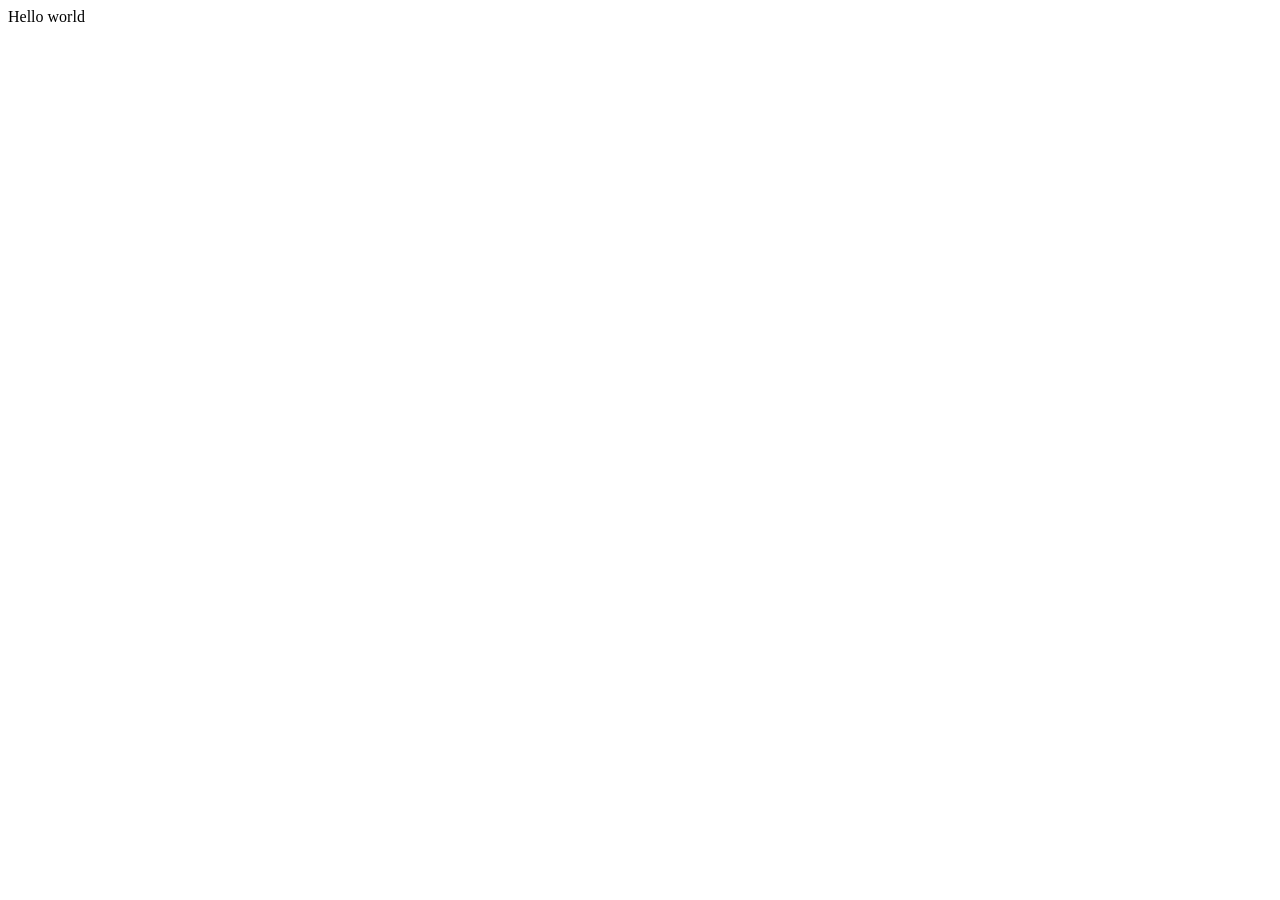
==== index.html @ 586e1e96 "Initial commit" ====
<!DOCTYPE html>
<html lang="en">
<head>
  <meta charset="UTF-8">
  <meta name="viewport" content="width=device-width, initial-scale=1.0">
  <title>Hello</title>
</head>
<body>
    Hello world
</body>
</html>
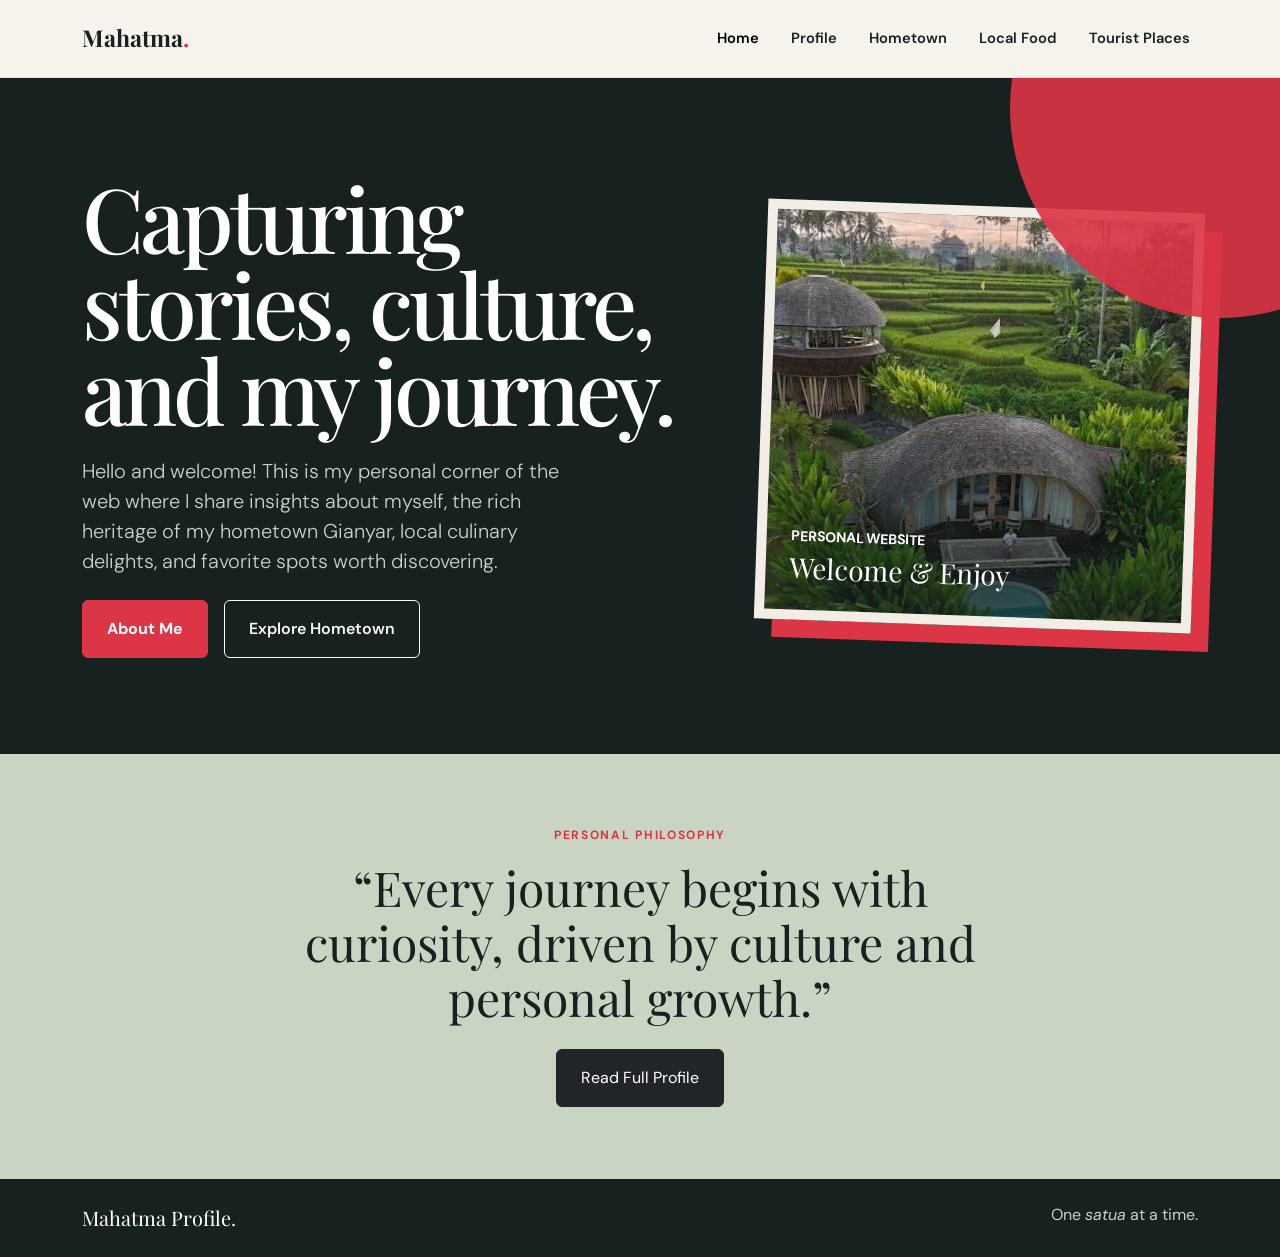
==== commit c370eb67: "refactor: move html files to root for GitHub Pages deployment" ====
--- a/index.html
+++ b/index.html
@@ -1,11 +1,151 @@
-<!DOCTYPE html>
+<!doctype html>
 <html lang="en">
-<head>
-  <meta charset="UTF-8">
-  <meta name="viewport" content="width=device-width, initial-scale=1.0">
-  <title>Hello</title>
-</head>
-<body>
-    Hello world
-</body>
+  <head>
+    <meta charset="UTF-8" />
+    <meta name="viewport" content="width=device-width, initial-scale=1.0" />
+    <meta
+      name="description"
+      content="Welcome to my personal profile website - exploring my background, hometown Gianyar, local food, and tourist attractions."
+    />
+    <title>Home | Mahatma Profile</title>
+    <link
+      href="https://cdn.jsdelivr.net/npm/bootstrap@5.3.8/dist/css/bootstrap.min.css"
+      rel="stylesheet"
+      integrity="sha384-sRIl4kxILFvY47J16cr9ZwB07vP4J8+LH7qKQnuqkuIAvNWLzeN8tE5YBujZqJLB"
+      crossorigin="anonymous"
+    />
+    <link rel="preconnect" href="https://fonts.googleapis.com" />
+    <link rel="preconnect" href="https://fonts.gstatic.com" crossorigin />
+    <link
+      href="https://fonts.googleapis.com/css2?family=DM+Sans:wght@400;500;600;700&family=Playfair+Display:wght@600;700;800&display=swap"
+      rel="stylesheet"
+    />
+    <link rel="stylesheet" href="style.css" />
+  </head>
+  <body>
+    <nav
+      class="navbar navbar-expand-lg border-bottom"
+      aria-label="Main navigation"
+    >
+      <div class="container py-2">
+        <a class="navbar-brand" href="index.html"
+          >Mahatma<span class="text-danger">.</span></a
+        >
+        <button
+          class="navbar-toggler"
+          type="button"
+          data-bs-toggle="collapse"
+          data-bs-target="#mainNavigation"
+          aria-controls="mainNavigation"
+          aria-expanded="false"
+          aria-label="Toggle navigation"
+        >
+          <span class="navbar-toggler-icon"></span>
+        </button>
+        <div class="collapse navbar-collapse" id="mainNavigation">
+          <ul class="navbar-nav ms-auto align-items-lg-center gap-lg-3">
+            <li class="nav-item">
+              <a class="nav-link active" aria-current="page" href="index.html"
+                >Home</a
+              >
+            </li>
+            <li class="nav-item">
+              <a class="nav-link" href="profile.html">Profile</a>
+            </li>
+            <li class="nav-item">
+              <a class="nav-link" href="hometown.html">Hometown</a>
+            </li>
+            <li class="nav-item">
+              <a class="nav-link" href="food.html">Local Food</a>
+            </li>
+            <li class="nav-item">
+              <a class="nav-link" href="tourist.html">Tourist Places</a>
+            </li>
+          </ul>
+        </div>
+      </div>
+    </nav>
+
+    <main>
+      <section class="hero d-flex align-items-center py-5">
+        <div class="container py-5">
+          <div class="row align-items-center g-5">
+            <div class="col-lg-7 hero-copy">
+              <h1 class="mb-4">Capturing stories, culture, and my journey.</h1>
+              <p class="lead fs-5 mb-4">
+                Hello and welcome! This is my personal corner of the web where I
+                share insights about myself, the rich heritage of my hometown
+                Gianyar, local culinary delights, and favorite spots worth
+                discovering.
+              </p>
+              <div class="d-flex flex-wrap gap-3">
+                <a class="btn btn-accent px-4 py-3" href="profile.html"
+                  >About Me</a
+                >
+                <a class="btn btn-outline-light px-4 py-3" href="hometown.html"
+                  >Explore Hometown</a
+                >
+              </div>
+            </div>
+            <div class="col-lg-5">
+              <div
+                class="hero-photo position-relative"
+                style="
+                  background-image:
+                    linear-gradient(
+                      180deg,
+                      rgba(23, 33, 31, 0) 45%,
+                      rgba(23, 33, 31, 0.65)
+                    ),
+                    url('img/ubud.png');
+                "
+                role="img"
+                aria-label="Mahatma profile hero highlight"
+              >
+                <div class="hero-photo-label">
+                  <small class="d-block text-uppercase fw-bold"
+                    >Personal Website</small
+                  >
+                  <span class="display-font fs-3">Welcome &amp; Enjoy</span>
+                </div>
+              </div>
+            </div>
+          </div>
+        </div>
+      </section>
+
+      <section class="quote-section py-5">
+        <div class="container py-4">
+          <div class="row justify-content-center text-center">
+            <div class="col-lg-8">
+              <p class="section-label mb-3">Personal Philosophy</p>
+              <blockquote class="display-font mb-4">
+                “Every journey begins with curiosity, driven by culture and
+                personal growth.”
+              </blockquote>
+              <a class="btn btn-dark px-4 py-3" href="profile.html"
+                >Read Full Profile</a
+              >
+            </div>
+          </div>
+        </div>
+      </section>
+    </main>
+
+    <footer class="py-4">
+      <div
+        class="container d-flex flex-column flex-md-row justify-content-between gap-3"
+      >
+        <span class="display-font fs-5 text-white">Mahatma Profile.</span>
+        <span> One <span class="fst-italic">satua</span> at a time. </span>
+      </div>
+    </footer>
+
+    <script
+      src="https://cdn.jsdelivr.net/npm/bootstrap@5.3.8/dist/js/bootstrap.bundle.min.js"
+      integrity="sha384-FKyoEForCGlyvwx9Hj09JcYn3nv7wiPVlz7YYwJrWVcXK/BmnVDxM+D2scQbITxI"
+      crossorigin="anonymous"
+    ></script>
+  </body>
 </html>
+
--- a/style.css
+++ b/style.css
@@ -0,0 +1,237 @@
+:root {
+  --ink: #17211f;
+  --paper: #f6f3ed;
+  --red: #dc3545;
+  --sage: #c9d5c2;
+}
+
+body {
+  background: var(--paper);
+  color: var(--ink);
+  font-family: 'DM Sans', sans-serif;
+}
+
+.display-font,
+h1,
+h2,
+h3 {
+  font-family: 'Playfair Display', serif;
+}
+
+.navbar {
+  background: var(--paper);
+}
+
+.navbar-brand {
+  color: var(--ink);
+  font-family: 'Playfair Display', serif;
+  font-size: 1.45rem;
+  font-weight: 700;
+}
+
+.navbar-brand:hover,
+.nav-link:hover {
+  color: var(--red);
+}
+
+.nav-link {
+  color: var(--ink);
+  font-size: 0.92rem;
+  font-weight: 600;
+}
+
+.hero {
+  background: var(--ink);
+  color: white;
+  min-height: 630px;
+  overflow: hidden;
+  position: relative;
+}
+
+.hero::after {
+  background: var(--red);
+  border-radius: 50%;
+  content: '';
+  height: 420px;
+  opacity: 0.9;
+  position: absolute;
+  right: -150px;
+  top: -180px;
+  width: 420px;
+}
+
+.hero-copy {
+  position: relative;
+  z-index: 1;
+}
+
+.eyebrow {
+  color: #f3a0a8;
+  font-size: 0.75rem;
+  font-weight: 700;
+  letter-spacing: 0.16em;
+  text-transform: uppercase;
+}
+
+.hero h1 {
+  font-size: clamp(3.4rem, 7vw, 6.8rem);
+  letter-spacing: -0.045em;
+  line-height: 0.96;
+  max-width: 720px;
+}
+
+.hero .lead {
+  color: #c7d0cc;
+  max-width: 480px;
+}
+
+.hero-photo {
+  background-position: center;
+  background-size: cover;
+  background-repeat: no-repeat;
+  border: 10px solid #f2eee6;
+  box-shadow: 18px 18px 0 var(--red);
+  min-height: 420px;
+  transform: rotate(2deg);
+}
+
+.hero-photo-label {
+  bottom: 1.3rem;
+  color: white;
+  left: 1.5rem;
+  position: absolute;
+}
+
+.btn-accent {
+  background: var(--red);
+  border: 1px solid var(--red);
+  color: white;
+  font-weight: 700;
+}
+
+.btn-accent:hover {
+  background: #bb2d3b;
+  border-color: #bb2d3b;
+  color: white;
+}
+
+.btn-outline-light {
+  font-weight: 600;
+}
+
+.section-label {
+  color: var(--red);
+  font-size: 0.75rem;
+  font-weight: 700;
+  letter-spacing: 0.14em;
+  text-transform: uppercase;
+}
+
+.feature-card {
+  background: white;
+  border: 0;
+  border-radius: 0;
+  height: 100%;
+  overflow: hidden;
+  transition:
+    transform 180ms ease,
+    box-shadow 180ms ease;
+}
+
+.feature-card:hover {
+  box-shadow: 0 1rem 2rem rgba(23, 33, 31, 0.1);
+  transform: translateY(-6px);
+}
+
+.feature-image {
+  height: 205px;
+  object-fit: cover;
+  width: 100%;
+}
+
+.feature-number {
+  color: var(--red);
+  font-size: 0.78rem;
+  font-weight: 700;
+}
+
+.quote-section {
+  background: var(--sage);
+}
+
+.quote-section blockquote {
+  font-size: clamp(1.7rem, 4vw, 3rem);
+  line-height: 1.15;
+}
+
+.food-hero {
+  background: var(--ink);
+  color: white;
+  overflow: hidden;
+  position: relative;
+}
+
+.food-hero h1 {
+  font-size: clamp(3rem, 7vw, 6rem);
+  line-height: 0.98;
+}
+
+.food-hero-image {
+  border: 8px solid white;
+  box-shadow: 16px 16px 0 var(--red);
+  height: min(58vw, 500px);
+  min-height: 330px;
+  object-fit: cover;
+  transform: rotate(2deg);
+  width: 100%;
+}
+
+.food-intro {
+  max-width: 650px;
+}
+
+.dish-card {
+  background: white;
+  border-left: 5px solid var(--red);
+  height: 100%;
+}
+
+.dish-card h3 {
+  font-size: 1.7rem;
+}
+
+.dish-card img {
+  height: 230px;
+  object-fit: cover;
+  width: 100%;
+}
+
+.food-note {
+  border-top: 1px solid rgba(23, 33, 31, 0.2);
+}
+
+footer {
+  background: var(--ink);
+  color: #c7d0cc;
+}
+
+footer a {
+  color: white;
+  text-decoration: none;
+}
+
+footer a:hover {
+  color: #f3a0a8;
+}
+
+@media (max-width: 991.98px) {
+  .hero {
+    min-height: auto;
+  }
+
+  .hero-photo {
+    margin: 2rem 0 1rem;
+    min-height: 340px;
+  }
+}
+
